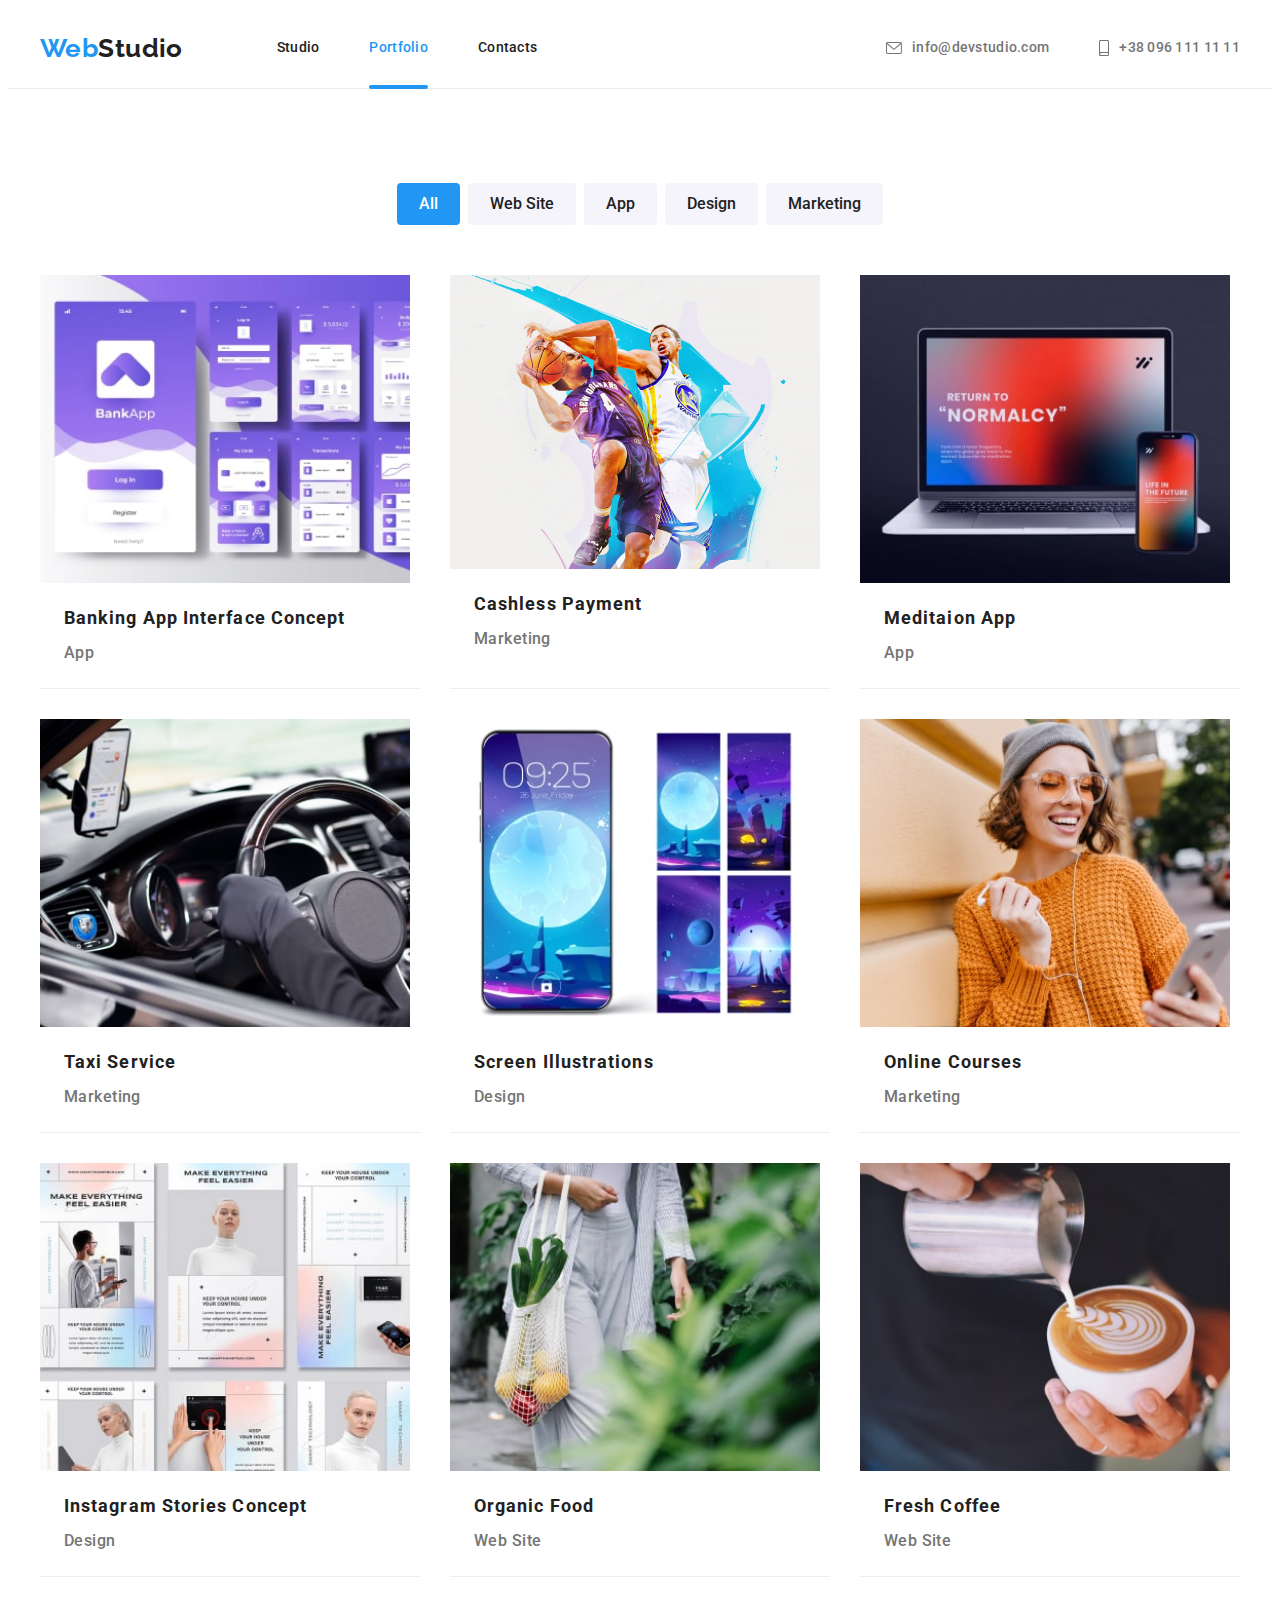
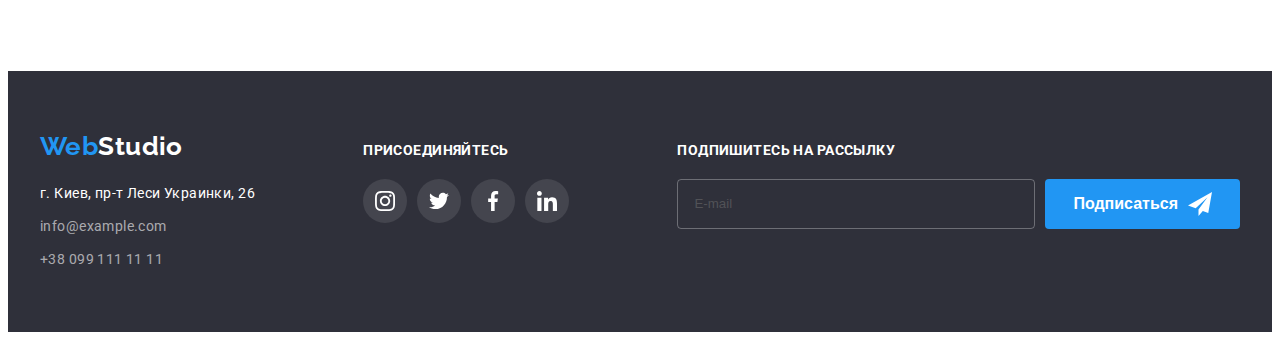
==== portfolio.html @ e403cd0b "Initial commit" ====
<!DOCTYPE html>
<html lang="ru">
<head>
    <meta charset="UTF-8">
    <meta http-equiv="X-UA-Compatible" content="IE=edge">
    <meta name="viewport" content="width=device-width, initial-scale=1.0">
    <title>Document</title>
<link rel="preconnect" href="https://fonts.googleapis.com">
<link rel="preconnect" href="https://fonts.gstatic.com" crossorigin>
<link href="https://fonts.googleapis.com/css2?family=Raleway:wght@900&family=Roboto:wght@400;500;700;900&display=swap" rel="stylesheet">
<link rel="stylesheet" href="https://cdnjs.cloudflare.com/ajax/libs/modern-normalize/1.1.0/modern-normalize.min.css" integrity="sha512-wpPYUAdjBVSE4KJnH1VR1HeZfpl1ub8YT/NKx4PuQ5NmX2tKuGu6U/JRp5y+Y8XG2tV+wKQpNHVUX03MfMFn9Q==" crossorigin="anonymous" referrerpolicy="no-referrer"/>
<link rel="stylesheet" href="https://cdnjs.cloudflare.com/ajax/libs/animate.css/4.1.1/animate.min.css"/>
<link rel="stylesheet" href="./css/styles.css">
</head>


<body>
    <header class="header">
        <div class="conteiner header-conteiner">
        <nav class="header-navigations">
            <a href="" class="logo link">
            Web<span class="logo-web">Studio</span></a>
        
            <ul class="header-list list">
                <li class="header-item">
                    
                <a href="./index.html" class="header-link link ">Studio</a>
                </li> 
                <li class="header-item">
                <a href="./portfolio.html" class="header-link current-link current link">Portfolio</a>
                </li>
                <li class="header-item">
                <a href="" class="header-link link">Contacts</a>
                </li>
            </ul>
                </nav>
        
        
        
        <ul class="header-contacts list">
        <li class="contacts-list">
        <a class="header-mail header-contacts-link link" href="meilto:info@devstudio.com"><svg class="contacts-icon" width="16" height="12">
        <use href="./images/sprite.svg#icon-envelope2"></use>
        </svg>info@devstudio.com</a>
        </li>
        
        <li class="contacts-list"> 
        
        <a class="header-tel header-contacts-link link" href="tel:+380961111111"><svg class="contacts-icon" width="10" height="16">
        <use href="./images/sprite.svg#icon-smartphone2"></use>
            </svg>+38 096 111 11 11</a></li></ul>  
        </div>
        </header>

    
<main>   
<section class="section">
    <div class="conteiner">
    <h2 class="visually-hidden">навигація по портфоліо</h2>
    <ul class="portfolio-button list">
            <li class="portfolio-button-item">
            <button class="portfolio-btn current-btn" type="button">All</button>
        </li>
            <li class="portfolio-button-item">
            <button class="portfolio-btn" type="button">Web Site</button>
        </li>
            <li class="portfolio-button-item">
            <button class="portfolio-btn" type="button">App</button>
        </li>
            <li class="portfolio-button-item">
            <button class="portfolio-btn" type="button">Design</button>
        </li>
            <li class="portfolio-button-item">
            <button class="portfolio-btn" type="button">Marketing</button>
        </li>
    </ul>

<ul class="product list">

<li class="product-name">
    <a class="link product-link" href="" target="_blank" rel="nofollow noopener">
    <div class="product-name-top">
    <img src="./images/img.portfolio/img1.jpg" alt="картина1" width="370" height="294">
    <p class="portfolio-top-text">14 Stylish and User-Friendly App Design Concepts · Task Manager App · Calorie Tracker App · Exotic Fruit Ecommerce App · Cloud Storage App.</p>
    </div>
    <div class="product-text">
    <h3 class="product-name-list">Banking App Interface Concept</h3>
    <p class="product-list">App</p>
    </div></a>
</li>

<li class="product-name">
    <a class="link product-link" href="" target="_blank" rel="nofollow noopener">
    <div class="product-name-top">
    <img src="./images/img.portfolio/img2.png" alt="опис" width="370" height="294">
    <p class="portfolio-top-text">14 Stylish and User-Friendly App Design Concepts · Task Manager App · Calorie Tracker App · Exotic Fruit Ecommerce App · Cloud Storage App</p>         
    </div>
    <div class="product-text">
    <h3 class="product-name-list">Cashless Payment</h3>
    <p class="product-list">Marketing</p>
    </div></a>
</li>

<li class="product-name"> 
    <a class="link product-link"  href="" target="_blank" rel="nofollow noopener">
    <div class="product-name-top">
    <img src="./images/img.portfolio/img3.jpg" alt="препод 2" width="370" height="294">
    <p class="portfolio-top-text">14 Stylish and User-Friendly App Design Concepts · Task Manager App · Calorie Tracker App · Exotic Fruit Ecommerce App · Cloud Storage App</p>
    </div>
    <div class="product-text">
    <h3 class="product-name-list">Meditaion App</h3>
    <p class="product-list">App</p>
    </div></a>
    </li>

<li class="product-name"> 
    <a class="link product-link"  href="" target="_blank" rel="nofollow noopener">
    <div class="product-name-top">
    <img src="./images/img.portfolio/img4.jpg" alt="препод 2" width="370" height="294">
    <p class="portfolio-top-text">14 Stylish and User-Friendly App Design Concepts · Task Manager App · Calorie Tracker App · Exotic Fruit Ecommerce App · Cloud Storage App</p>
    </div>
    <div class="product-text">
    <h3 class="product-name-list">Taxi Service</h3>
    <p class="product-list">Marketing</p></div></a>
</li>

<li class="product-name"> 
    <a class="link product-link"  href="" target="_blank" rel="nofollow noopener">
    <div class="product-name-top">
    <img src="./images/img.portfolio/img5.jpg" alt="препод 2" width="370" height="294">
    <p class="portfolio-top-text">14 Stylish and User-Friendly App Design Concepts · Task Manager App · Calorie Tracker App · Exotic Fruit Ecommerce App · Cloud Storage App</p>
    </div>
    <div class="product-text">
    <h3 class="product-name-list">Screen Illustrations</h3>
    <p class="product-list">Design</p></div></a>
</li>
  
<li class="product-name">  
    <a class="link product-link"  href="" target="_blank" rel="nofollow noopener">
    <div class="product-name-top"> 
    <img src="./images/img.portfolio/img6.jpg" alt="препод 2" width="370" height="294">
    <p class="portfolio-top-text">14 Stylish and User-Friendly App Design Concepts · Task Manager App · Calorie Tracker App · Exotic Fruit Ecommerce App · Cloud Storage App</p>
    </div>
    <div class="product-text">
    <h3 class="product-name-list" lang="en">Online Courses</h3>
    <p class="product-list">Marketing</p></div></a>
</li>

<li class="product-name">                
    <a class="link product-link"  href="" target="_blank" rel="nofollow noopener">
    <div class="product-name-top">
    <img src="./images/img.portfolio/img7.jpg" alt="препод 2" width="370" height="294">
    <p class="portfolio-top-text">14 Stylish and User-Friendly App Design Concepts · Task Manager App · Calorie Tracker App · Exotic Fruit Ecommerce App · Cloud Storage App</p>       
    </div>
    <div class="product-text">
    <h3 class="product-name-list" lang="en">Instagram Stories Concept</h3>
    <p class="product-list">Design</p></div></a>
</li>

<li class="product-name"> 
    <a class="link product-link"  href="" target="_blank" rel="nofollow noopener">
    <div class="product-name-top">
    <img src="./images/img.portfolio/img8.jpg" alt="препод 2" width="370" height="294">
    <p class="portfolio-top-text">14 Stylish and User-Friendly App Design Concepts · Task Manager App · Calorie Tracker App · Exotic Fruit Ecommerce App · Cloud Storage App</p>
    </div>
    <div class="product-text">
    <h3 class="product-name-list">Organic Food</h3>
    <p class="product-list">Web Site</p></div></a>
</li>

<li class="product-name"> 
    <a class="link product-link"  href="" target="_blank" rel="nofollow noopener">
    <div class="product-name-top">
    <img src="./images/img.portfolio/img9.jpg" alt="препод 2" width="370" height="294">
    <p class="portfolio-top-text">14 Stylish and User-Friendly App Design Concepts · Task Manager App · Calorie Tracker App · Exotic Fruit Ecommerce App · Cloud Storage App</p>        
    </div>
    <div class="product-text">
    <h3 class="product-name-list" lang="en">Fresh Coffee</h3>
    <p class="product-list">Web Site</p></div></a>
</li>    
</ul>
</div>
</section>
               
</main>
      
<footer class="footer">
    <div class="conteiner footer-item">
    <div class="footer-left">
    <a href="" class="logo link">
        Web<span class="logo-web-footer">Studio</span></a>
    
    <address>
        <ul class="header-list-footer list">
        <li class="footer-li">
        <a class="footer-adres link" href="">г. Киев, пр-т Леси Украинки, 26</a></li>
        <li class="footer-li">
        <a class="footer-li footer-contacts link" href="mailto:info@example.com">info@example.com</a></li>
        <li class="footer-li">
        <a class="footer-li footer-contacts link" href="tel:+380991111111">+38 099 111 11 11</a></li>
        </ul>
    </address>
    </div>

    <div class="footer-right">
        <h2 class="footer-text">присоединяйтесь</h2>
        <ul class="footer-item-list social-list list">
            <li class="footer-social-item">
            <a href="" class="footer-social-link">
            <svg class="social-icon" width="20" height="20"><use href="./images/sprite.svg#icon-instagram"></use>

            </svg>
            </a>
            </li>
            <li class="footer-social-item">
            <a href="" class="footer-social-link">
            <svg class="social-icon" width="20" height="20"><use href="./images/sprite.svg#icon-twitter"></use>
            </svg>
            </a>
            </li>
                   
            <li class="footer-social-item">
            <a href="" class="footer-social-link">
            <svg class="social-icon" width="20" height="20"><use href="./images/sprite.svg#icon-facebook"></use>
            </svg>
            </a>
            </li>
            
            <li class="footer-social-item">
            <a href="" class="footer-social-link">
            <svg class="social-icon" width="20" height="20"><use href="./images/sprite.svg#icon-linkedin"></use>
            </svg>
            </a>
            </li>
            </ul>
    </div>
    <div class="footer-input">
    <form action="#" >
    <label for="email" class="footer-text-input">Подпишитесь на рассылку</label>
    <span class="footer-input-span">
    <input 
    type="email" 
    id="email" 
    placeholder="E-mail" 
    class="footer-in-email">

    <button type="submit" class="footer-btn">Подписаться
    <svg class="icon-send">
    <use href="./images/sprite.svg#icon-icon-send"></use>
</svg> </button></span>

</form>

    </div>
</div>
    </footer>
        
</body>
</html>
---- css/styles.css ----
:root { 
    --primary-title-color:#ffffff;
    --secondary-title-color:#212121;
    --primery-text-color:#757575;
    --accent-color:#2196F3;
    --color-btn:#F5F4FA;
    --color-footer:#2F303A;
    --adre-contacts:rgba(255, 255, 255, 0.6);
    --client-color: #AFB1B8;
    --footer-social-icon:#44454E;
    --border-modal: rgba(33, 33, 33, 0.2);
    --accent-next:#188CE8;
    --accent-color-modal-btn:#188CE8;
    }

    p,h1,h2,h3,h4,h5,h6{
        margin: 0;
    }
    ul{
        margin: 0;
        padding-left: 0;
    }
    img{
        display: block;
        max-width: 100%;
        height: auto;
    
    }
    body { 
        font-size: 14px;
        font-family: 'Roboto', sans-serif;
        letter-spacing: 0.03em;
        color: var(--primary-text-color);
        background-color: var(--primary-title-color);
        }

    .visually-hidden {
        position: absolute;
        width: 1px;
        height: 1px;
        margin: -1px;
        padding: 0;
        overflow: hidden;
        border: 0;
        clip: rect(0 0 0 0);
    }
.link {text-decoration: none;
 }

.list{
    list-style: none;
}

.header{
border-bottom: 1px solid #ececee
} 



/*----------header---------*/
.conteiner{
    width: 1200px; 
    margin: 0 auto;
    padding-left: 15px;
    padding-right: 15px;
    font-family: inherit;
 }
 
.header-link{
display: block;
font-weight: 500;
line-height: 1.14;
letter-spacing: 0.02em;
color: var(--secondary-title-color);
font-style: normal;
padding-top: 32px;
padding-bottom: 32px;
transition: color 250ms cubic-bezier(0.4, 0, 0.2, 1);
position: relative;
}

/*----------------контакти верхни --------------*/
.header-contacts{
display: flex;
margin-left: auto;
}

.contacts-list:not(:last-child){
margin-right: 50px;
}

.header-contacts-link{
display: flex;
align-items: center;
font-weight: 500;
line-height: 1.14;
letter-spacing: 0.02em;
color: var(--primery-text-color);
font-style: normal;
transition: color 250ms cubic-bezier(0.4, 0, 0.2, 1);
}
/*----------------контакти верхни завершно------------------*/
.header-conteiner{
align-items: center;
display: flex;
}
.header-navigations .logo{
    margin-right: 94px;
}

.header-navigations{
    align-items: center;
    display: flex;
}
.header-list{
    align-items: center;
    display: flex;
    margin-right: 50px;
}
   
.header-item:not(:last-child){
    margin-right: 50px;
}
.logo-item{
    margin-right: 93px;
}
.contacts-list{
justify-content: center;
align-items: center;
cursor: pointer;
fill: var(--primery-text-color);
}

.contacts-icon{
margin-right: 10px;
fill: currentColor;
}
/*
.contacts-icon:hover,
.contacts-icon:focus{
fill: var(--accent-color);
}*/

.current::after{
    content:'' ;
    position: absolute;
    width: 100%;
    height: 4px;
    border-radius: 2px;
    background-color: var(--accent-color);
    display: block;
    bottom: -1px;
}
/*---------------ховери та фокус------------------*/

.header-contacts-link:hover,.header-link:hover,
.header-contacts-link:focus,.header-link:focus,.current-link
{color:var(--accent-color);
}

.footer-contacts:hover,.footer-adres:hover,.header-list:hover,
.footer-contacts:focus,.footer-adres:focus,.header-list:focus{
color: var(--accent-color);
}

/*--------------------logo---------------------*/

.logo{
display: block;
font-family:'Raleway', sans-serif;
font-weight: 700;
font-size: 26px;
line-height: 1.19;
color: var(--accent-color);
}
.logo-web{ 
color:var(--secondary-title-color);
}
.logo-web-footer
{color:var(--primary-title-color);
}

/*--------------------------перша секція------------------------*/



.section{
    padding-top: 94px;
    padding-bottom: 94px;
}

.section-hero{
background-image: linear-gradient(rgba(0, 0, 0, 0.25), rgba(0, 0, 0, 0.25)),
url(../images/back.Img1.jpg);
background-repeat: no-repeat;
background-position: center;
padding-top: 200px;
padding-bottom: 200px;
text-align: center;
/*box-shadow:*/
}
.pre-title{
font-weight: 900;
font-size: 56px;
line-height: 1.36;
letter-spacing: 0.06em;
text-transform: capitalize;
color:var(--primary-title-color);
margin-bottom: 30px;
max-width: 700px;
margin-left: auto;
margin-right: auto;
font-family: inherit;
}

.main-btn{
background-color: var(--accent-color);
font-size: 16px;
font-weight: 700;
line-height: 1.87;
color:var(--primary-title-color);
cursor: pointer;
font-family: inherit;
border-radius: 4px;
padding: 10px 32px;
border: none;
margin-bottom: 0;
transition: background-color 250ms cubic-bezier(0.4, 0, 0.2, 1);
}
.main-btn:hover,
.main-btn:focus{
background-color: var(--accent-color-modal-btn);
}
/*----------------КНОПКА студия------------*/


/*------------друга секція---------------------*/



.advantage-item{
display: flex;
margin-left: -30px;
margin-top: -30px;
}
.advantage-title{
width: calc(100% / 4 - 30px);
flex-wrap: wrap;
margin-left: 30px;
margin-top: 30px;
}

.advantage-item-img{
    background-color:var(--color-btn);
    border-radius: 4px;
    height: 120px;
    display: flex;
    align-items: center;
    justify-content: center;
    margin-bottom: 30px;
}
.advantage-icon{

}
/*
.advantage-img::before{
content: "";
display: block;
height: 120px;
background-color: var(--color-btn);
background-repeat: no-repeat;
background-position: center;
margin-bottom: 30px;
}
.advantage-img.antena::before{
background-image: url(../images/img.sec.s/antenna.svg);
}

.advantage-img.clock::before{
background-image: url(../images/img.sec.s/clock.svg);
}
.advantage-img.diagram::before{
background-image: url(../images/img.sec.s/diagram.svg);
}
.advantage-img.astronaut::before{
background-image: url(../images/img.sec.s/astronaut.svg);
}
*/
.advantage-title-text{
font-weight: 700;
line-height: 1.14;
font-size: 14px;
color: var(--secondary-title-color);
text-transform: uppercase;
margin-bottom: 10px;
font-style: normal;
}

.advantage-text{
font-weight: 400;
line-height: 1.71;
font-size: 14px;
color:var(--primery-text-color);

}

/*третя секція*/
/*--------representation----------*/
.representation{
padding-top: 0;
}

.representation-title{
text-align: center;
font-weight: 700;
font-size: 36px;
line-height: 1.17;
color: var(--secondary-title-color);
margin-bottom: 50px;
}

.representation-item{
display: flex;
flex-wrap: wrap;
margin-left: -30px;
margin-top: -30px;
}



.representation-item-img{
    margin-left: 30px;
    margin-top: 30px;
    width: calc(100% / 3 - 30px);
    position: relative;
    overflow: hidden;
    }


.representation-top-text{
    text-align: center;
    font-weight: 700;
    font-size: 14px;
    line-height: 2;
    color: var(--primary-title-color);
    background-color: rgba(47, 48, 58, 0.8);
    position: absolute;
    bottom: 0;
    width: 100%;
    padding: 24px;
    text-transform: uppercase;
    }


    /*--------------------четверта секція  команда------*/

.team{
padding-top: 102px;
padding-bottom: 94px;
background-color: var(--color-btn);
}


.list-of-team{
display: flex;
/*margin-top: 50px;*/
margin-left: -30px;
flex-wrap: wrap;
}

.position{
padding-bottom: 30px;
margin-left: 30px;
margin-top: 30px;
width: calc(100% / 4 - 30px);
border: 1px solid #EEEEEE;
background-color: var(--primary-title-color);
box-shadow: 0px 1px 3px rgba(0, 0, 0, 0.12),
0px 1px 1px rgba(0, 0, 0, 0.14), 0px 2px 1px 
rgba(0, 0, 0, 0.2);
border-radius: 0px 0px 4px 4px;
}



.representation-team{
font-weight: 700;
font-size: 36px;
line-height: 1.17;
color: var(--secondary-title-color);
text-align: center;
}
.img-team{
    margin-bottom: 30px;
}
.team-name{
font-weight: 700;
font-size: 16px;
line-height: 1.9;
color: var(--secondary-title-color);
text-align: center;
margin-bottom: 10px;
}

.team-position{
font-weight: 400;
font-size: 16px;
line-height: 1.9;
color: var(--primery-text-color);
text-align: center;
margin-bottom: 10px;
margin-top: -10px;

/*margin-bottom: 30px;*/
}
/* -------------------соц. мережи ЛІІІ----------*/
.team-item-list{
    display: flex;
    align-items: center;
    justify-content:center;
}

.social-list{
 display: flex;
 }

.social-item{
width: 44px;
height: 44px;
}
.social-item + .social-item{
    margin-left: 10px;
} 
.social-link{
    width: 100%;
    height: 100%;
    display: flex;
    border-radius: 50%;
    fill: var(--client-color);
    background-color: var(--primary-title-color);
    justify-content: center;
    align-items: center;
    transition: background-color 250ms cubic-bezier(0.4, 0, 0.2, 1), fill 250ms cubic-bezier(0.4, 0, 0.2, 1);
    }
    .social-link:hover,
    .social-link:focus{
        background-color: var(--accent-color);
        fill: var(--primary-title-color);
    } 


    /*----------нашы постоянные клиенты-----------*/
    
 .client-title{
    font-size: 36px;
    line-height: 1.16;
    text-align: center;
    margin-bottom: 50px;
}

.client-list{
display: flex;
margin-left: -30px;
flex-wrap: wrap;
margin-top: -30px;
}

.client-link{
display: flex;
align-items: center;
justify-content: center;
height: 92px;
border: 1px solid; 
border-color: var(--client-color);
border-radius: 4px;
color: var(--client-color);
transition: border-color 250ms cubic-bezier(0.4, 0, 0.2, 1), color 250ms cubic-bezier(0.4, 0, 0.2, 1);
}

.client-item{
width: calc(100% / 6 - 30px);
margin-left: 30px;
margin-top: 30px;
}

 .client-link:hover,
 .client-link:focus{
 border-color: var(--accent-color);
 color: var(--accent-color);
 outline: none;
}
.client-icon {
width: 106px;
height: 60px;
fill: currentColor;
}





/*-----footer---*/





.footer{
background-color:var(--color-footer);
padding-top: 60px;
padding-bottom: 60px;
}
.footer .logo{
    margin-bottom: 20px;
}
.header-list-footer{
font-weight: 400;
font-size: 14px;
line-height: 1.71;
color:var(--adre-contacts);
font-style: normal;
}
.footer-li:not(:last-child){
    margin-bottom: 9px;
}
/*.footer-li-txt{ 
width: auto; 
height: auto;
*/

.footer-adres {
color:var(--primary-title-color);
transition: color 250ms cubic-bezier(0.4, 0, 0.2, 1);
}

.footer-contacts{
color:var(--adre-contacts);
transition: color 250ms cubic-bezier(0.4, 0, 0.2, 1);
} 


/*---------------соціальні мережи футер------------------*/
.footer-item {
    display: flex;
    align-items: baseline;
    }

.footer-right{
margin-left: auto;
}

.footer-text{
font-style: normal;
font-weight: bold;
font-size: 14px;
line-height: 1.14;
text-transform: uppercase;
color: var(--primary-title-color);
margin-bottom: 20px;
}

.footer-item-list{
    display: flex;
    align-items: center;
    justify-content:center;
}

.footer-social-list{
 display: flex;
 }

.footer-social-item{
width: 44px;
height: 44px;
}
.footer-social-item + .footer-social-item{
    margin-left: 10px;
} 

/*----ефекты на ссылку----*/
.footer-social-link{
    width: 100%;
    height: 100%;
    display: flex;
    border-radius: 50%;
    fill: var(--primary-title-color);
    background-color: var(--footer-social-icon);
    justify-content: center;
    align-items: center;
    box-shadow:(0px 4px 4px rgba(0, 0, 0, 0.25));
    transition: background-color 250ms cubic-bezier(0.4, 0, 0.2, 1);
    }

    .footer-social-link:hover,
    .footer-social-link:focus{
        background-color: var(--accent-color);
        fill: var(--primary-title-color);
    }

/*--------------*/
.footer-input{
 margin-left: auto;
}

.footer-input::placeholder {
    width: 47px;
    font-size: 16px;
    line-height: 1.25;
    letter-spacing: 0.03em;
    color: var(--client-color);
  }
.footer-input-span{
    display: flex;
}

.footer-in-email{
    display: flex;
padding: 15px 16px;
width: 358px;
height: 50px;
color: var(--primary-title-color);
background-color: transparent;
box-sizing: border-box;
border-radius: 4px;
border: 1px solid rgba(255, 255, 255, 0.3);
outline: 0px;
transition: border-color 250ms cubic-bezier(0.4, 0, 0.2, 1);

}
.footer-in-email:hover,
.footer-in-email:focus {
border-color: var(--accent-color);
}

  .footer-btn{
    display: flex;
    font-size: 16px;
    font-weight: 700;
    line-height: 1.87;
    background-color: var(--accent-color);
    border-radius: 4px;
    border: none;
    color: var(--primary-title-color);  
    padding: 10px 28px;
    margin-left: 10px;
    cursor: pointer;
    align-items: center;  
    transition: background-color 250ms cubic-bezier(0.4, 0, 0.2, 1);
  }    
.footer-btn:hover,
.footer-btn:focus{
background-color: var(--accent-color-modal-btn);
}
.icon-send{
    width: 24px;
    height: 24px;
    fill: var(--primary-title-color);
    align-items: center;
    line-height: 1.8;
    text-align: center;
    margin-left: 10px;
      
}
.footer-text-input{
display: flex;
text-transform: uppercase;
line-height: 1.2;
font-size: 14px;
font-weight: 700;
color: var(--primary-title-color);
margin-bottom: 20px;
}


/*----------навігація по портфоліо кнопки----------------*/
.portfolio-button{
    display: flex;
    justify-content: center;
    margin-bottom: 50px;
   }      
   
.portfolio-button-item:not(:last-child){
margin-right: 8px;

}

.portfolio-btn{
background-color: var(--color-btn);
font-size: 16px;
font-weight: 500;
line-height: 1.62;
color:var(--secondary-title-color) ;
cursor: pointer;
font-family: inherit;
border: none;
padding: 8px 22px;
text-align: center;
border-radius: 4px;
transition: background-color 250ms cubic-bezier(0.4, 0, 0.2, 1), color 250ms cubic-bezier(0.4, 0, 0.2, 1);
}

.portfolio-button-item:hover{
 box-shadow: 0px 4px 4px rgba(0, 0, 0, 0.25);
}
  
.portfolio-btn:hover,
.portfolio-btn:focus,.current-btn {
background-color: var(--accent-color); 
color: var(--primary-title-color);
}

.product-link:hover,
.product-link:focus {
box-shadow: 0 5px 15px rgba(0,0,0,0.3);
outline: none;
}
/*продукд*/


.product{
display: flex;
flex-wrap: wrap;
margin-left: -30px;
margin-top: -30px;
}
.product-link{
display: block;
}
.product-name-list{
font-weight: 700;
font-size: 18px;
line-height: 1.71;
letter-spacing: 0.06em;
color: var(--secondary-title-color);

}


.product-list{
font-weight: 500;
font-size: 16px;
line-height: 1.87;
color: var(--primery-text-color);
margin-top: 4px;
}

.product-name{
margin-left: 30px;
margin-top: 30px;
width: calc(100% / 3 - 30px);
border-bottom: 1px solid #EEEEEE;
}


.product-link:hover .portfolio-top-text,
.product-link:focus .portfolio-top-text{
transform: translateY(0);
opacity: 1;
}
.product-name-top{
position: relative;
overflow: hidden;
}
.portfolio-top-text{
text-align: left;
font-weight: 400;
font-size: 18px;
line-height: 1.6;
color: var(--color-btn);
background-color: rgba(33, 150, 243, 0.9);
position: absolute;
top:0;
height: 100%;
padding: 63px 24px;
transform: translateY(100%);
opacity: 0;
transition: transform 250ms cubic-bezier(0.4, 0, 0.2, 1), opacity 250ms cubic-bezier(0.4, 0, 0.2, 1);
}
    
.product-text{
padding: 20px 24px;
}



/*-----------модальное окно---------------*/
.backdrop.is-hidden{
visibility: hidden;
pointer-events: none;
opacity: 0;
}
.backdrop{
position: fixed;
width: 100vw;
height: 100vh;
background-color: rgba(0, 0, 0, 0.2);
top: 0;
visibility: visible;
display: flex;
align-items: center;
justify-content: center;
transition: opacity 250ms cubic-bezier(0.4, 0, 0.2, 1), 
visibility 250ms cubic-bezier(0.4, 0, 0.2, 1);
}

.modal{
min-width: 525px;
min-height: 581px;
background-color: #ffffff;
border-radius: 10px;
position: relative;
transform: scale(1);
opacity: 1;
box-shadow: 0px 2px 1px 0px #00000033;
transition: opacity 250ms cubic-bezier(0.4, 0, 0.2, 1), 
transform 250ms cubic-bezier(0.4, 0, 0.2, 1);
padding: 40px;
}

.close-btn{
display: flex;
position: absolute;
top: 8px;
right: 8px;
background-color: transparent;
border: 1px solid rgba(0, 0, 0, 0.1);
border-radius: 50%;
width: 30px;
height: 30px;
align-items: center; 
justify-content: center;
fill: var(--secondary-title-color);
transition: fill 250ms cubic-bezier(0.4, 0, 0.2, 1),
border-color 250ms cubic-bezier(0.4, 0, 0.2, 1);
}
.backdrop.is-hidden .modal{
opacity: 0;
transform: scale(0);
}
.icon-close{
background: none;
width: 20px;
height: 18px;
outline: none;
}

.close-btn:hover,
.close-btn:focus{
border-color: var(--accent-color);  
fill: var(--accent-color);
}
/*------------------*/

.modal-title{
font-size: 20px;
font-weight: 700;
line-height: 1.15;
margin-bottom: 12px;
text-align: center;
}
.modal-field{
 margin-bottom: 10px;
 
}

.input-label{
font-size: 12px;
line-height: 1.16;
color: var(--primery-text-color);
font-weight: 400;
display: block;
margin-bottom: 4px;
outline: none;
}
.input-wrapper{
    display: block;
    position: relative;   
    /*background-color:green;*/
    }
.modal-input{ 
width: 100%;  
height: 45px;
border-radius: 4px;
border: 1px solid;
border-color: var(--border-modal);
background: transparent;
padding-left: 42px;
padding-right: 12px;
outline: none;
box-shadow: 0px 1px 1px 0px #00000040;
transition: box-shadow 250ms cubic-bezier(0.4, 0, 0.2, 1),
fill 250ms cubic-bezier(0.4, 0, 0.2, 1),
border-color 250ms cubic-bezier(0.4, 0, 0.2, 1);
 }
    .modal-input:hover, .modal-text-input:hover,
    .modal-input:focus, .modal-text-input:focus{
    border-color:var(--accent-color);
    box-shadow: 0px 4px 4px 0px #00000040;
    fill: var(--accent-color);
    }
    .modal-input:hover + .input-icon,
    .modal-input:focus + .input-icon{
    fill: var(--accent-color);  
    }

.modal-text-input{
width: 100%;
height: 100px; 
margin-bottom: 0;
border-radius: 4px;
resize: none;
border: 1px solid;
background: transparent;
padding: 12px 16px;
border-color: var(--border-modal);
outline: none;
}

::placeholder {
color: rgba(117, 117, 117, 0.5);
opacity: 1;
}

.modal-btn{
display: block;
margin: 0 auto;
}

.main-modal-btn{
background-color: var(--accent-color);
font-size: 16px;
font-weight: 700;
line-height: 1.87;
letter-spacing: 0.06em;
color:var(--primary-title-color);
cursor: pointer;
font-family: inherit;
border-radius: 4px;
padding: 10px 55px;
border: none;
margin-bottom: 0;
transition: color 250ms cubic-bezier(0.4, 0, 0.2, 1), 
background-color 250ms cubic-bezier(0.4, 0, 0.2, 1);
width: 200px;
height: 50px;
}

.main-modal-btn:hover{
    background-color: var(--accent-color-modal-btn);
}


.input-icon{
width: 18px;
height: 18px;
position: absolute;
left: 10px;
top: 50%;
transform: translateY(-50%);
}
.check-text{
font-weight: 400;
font-size: 14px;
line-height: 1.5;
display: flex;
margin-bottom: 30px;
margin-top: 20px;
cursor: pointer;
display: flex;
align-items: center;
justify-content: center;
border-color: var(--secondary-title-color);
transition: border-color 250ms cubic-bezier(0.4, 0, 0.2, 1);
}

.modal-checkbox:hover + .custom-checkbox,
.modal-checkbox:focus + .custom-checkbox{
border-color: var(--accent-color);
}

.check-text span{
width: 15px;
height: 15px;
border: 2px solid;  
border-radius: 3px; 
margin-right: 9px;
display: flex;
align-items: center;
justify-content: center;
transition: background-color 250ms cubic-bezier(0.4, 0, 0.2, 1),
border-color 250ms cubic-bezier(0.4, 0, 0.2, 1);
}

.check-text{
    margin-left: 18px;
    margin-right: 18px;
}
.modal-checkbox:checked + .custom-checkbox{
    background-color: var(--accent-color);
    border: none;
}

.check-text-text{
color: var(--accent-color);
}
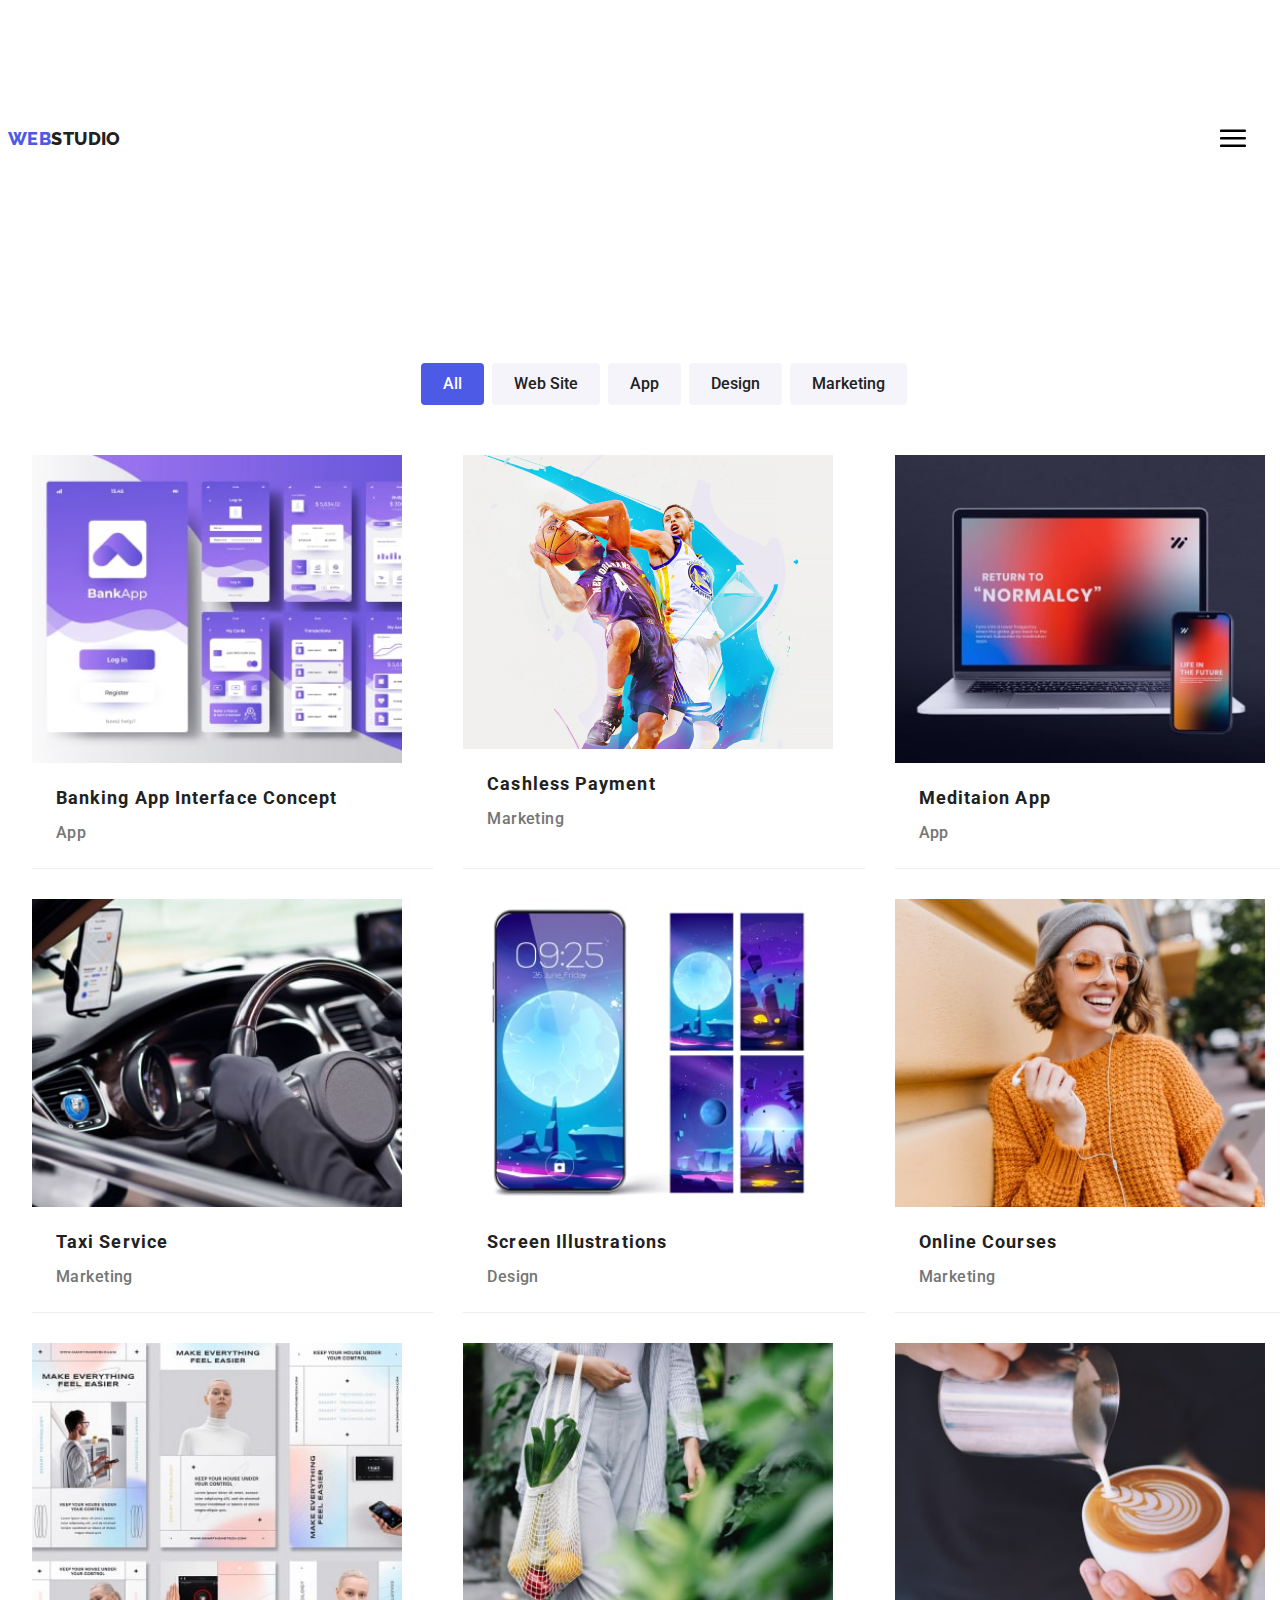
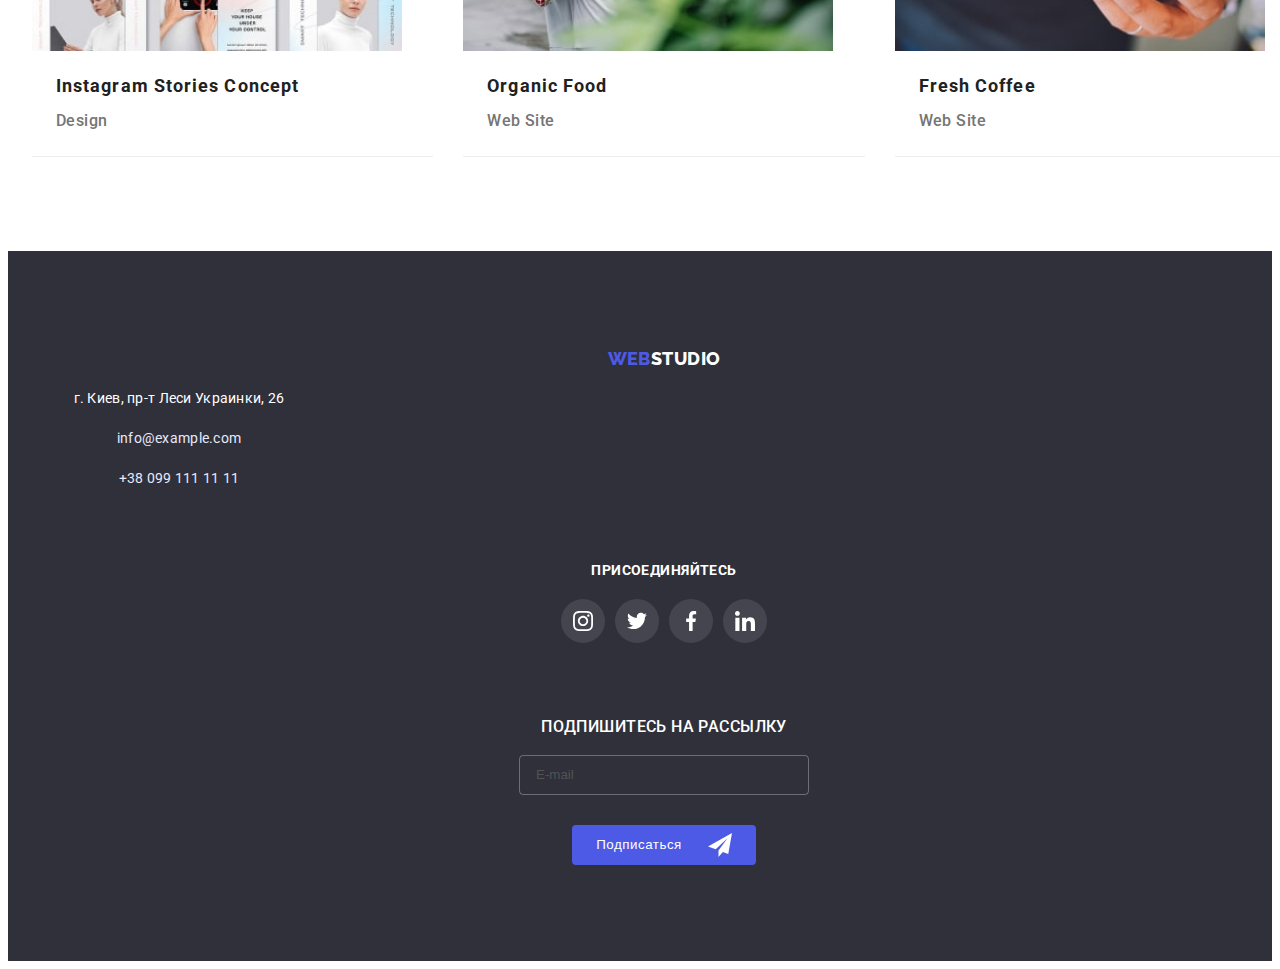
==== commit 3adb9c8d: "cxvvc" ====
--- a/portfolio.html
+++ b/portfolio.html
@@ -11,47 +11,127 @@
 <link rel="stylesheet" href="https://cdnjs.cloudflare.com/ajax/libs/modern-normalize/1.1.0/modern-normalize.min.css" integrity="sha512-wpPYUAdjBVSE4KJnH1VR1HeZfpl1ub8YT/NKx4PuQ5NmX2tKuGu6U/JRp5y+Y8XG2tV+wKQpNHVUX03MfMFn9Q==" crossorigin="anonymous" referrerpolicy="no-referrer"/>
 <link rel="stylesheet" href="https://cdnjs.cloudflare.com/ajax/libs/animate.css/4.1.1/animate.min.css"/>
 <link rel="stylesheet" href="./css/styles.css">
+
 </head>
 
 
 <body>
     <header class="header">
-        <div class="conteiner header-conteiner">
+
+        <div class="header-conteiner section">
         <nav class="header-navigations">
             <a href="" class="logo link">
             Web<span class="logo-web">Studio</span></a>
-        
-            <ul class="header-list list">
-                <li class="header-item">
-                    
-                <a href="./index.html" class="header-link link ">Studio</a>
-                </li> 
-                <li class="header-item">
-                <a href="./portfolio.html" class="header-link current-link current link">Portfolio</a>
-                </li>
-                <li class="header-item">
-                <a href="" class="header-link link">Contacts</a>
-                </li>
-            </ul>
-                </nav>
-        
+        </nav>
+        <ul class="header-list list">
+        <li class="header-item">   
+        <a href="./index.html" class="header-link link current-link current">Studio</a>
+        </li> 
+        <li class="header-item">
+        <a href="./portfolio.html" class="header-link link">Portfolio</a>
+        </li>
+        <li class="header-item">
+        <a href="" class="header-link link">Contacts</a>
+        </li>
+        </ul>
         
         
         <ul class="header-contacts list">
         <li class="contacts-list">
-        <a class="header-mail header-contacts-link link" href="meilto:info@devstudio.com"><svg class="contacts-icon" width="16" height="12">
+        <a class="header-mail header-contacts-link link" 
+        href="meilto:info@devstudio.com">
+        <svg class="contacts-icon" width="16" height="12">
         <use href="./images/sprite.svg#icon-envelope2"></use>
         </svg>info@devstudio.com</a>
         </li>
         
         <li class="contacts-list"> 
-        
-        <a class="header-tel header-contacts-link link" href="tel:+380961111111"><svg class="contacts-icon" width="10" height="16">
+        <a class="header-tel header-contacts-link link" 
+        href="tel:+380961111111"><svg class="contacts-icon" 
+        width="10" height="16">
         <use href="./images/sprite.svg#icon-smartphone2"></use>
-            </svg>+38 096 111 11 11</a></li></ul>  
+        </svg>+38 096 111 11 11</a></li></ul>  
+        
+         
+        
+        <button type="button" class="mob-menu-open" data-menu-open>
+        <svg class="menu-open-icon" width="26" height="25">
+        <use href="./images/sprite.svg#icon-menu-opensprite"></use></svg>
+        </button>
+        
+            
+        <div class="mob-menu is-hidden" data-menu>
+        <div class="mob-conteiner">
+        <div class="mob-menu-top">
+        <button type="button" class="menu-close" data-menu-close>
+        <svg class="menu-close-icon" width="8" height="8">
+        <use href="./images/sprite.svg#icon-close-mob"></use></svg>
+        </button>
+            
+        <ul class="mob-menu-list list">
+        <a href="./index.html" class="mob-menu-link link">Studio</a>
+        <li class="mob-menu-item">   
+        </li> 
+        <li class="mob-menu-item">
+        <a href="./portfolio.html" class="mob-menu-link link">Portfolio</a>
+        </li>
+        <li class="mob-menu-item">
+        <a href="" class="mob-menu-link link">Contacts</a>
+        </li>
+        </ul>
+        </div>  
+        <div class="mob-menu-bottom">
+            <ul class="mob-menu-contacts ">                 
+                <li class="mob-contacts-list list"> 
+                <a class="mob-menu-tel mob-menu-contacts-link link" 
+                href="tel:+380961111111">+38 096 111 11 11</a></li>
+                <li class="mob-contacts-list list">
+                <a class="mob-menu-mail mob-menu-contacts-link link " 
+                href="meilto:info@devstudio.com">info@devstudio.com</a>
+            </li></ul>   
+            
+                <ul class="mob-item-list mob-social-list list">
+                <li class="mob-social-item">
+                <a href="" class="social-link">
+                <svg class="social-icon" width="20" height="20">
+                <use href="./images/sprite.svg#icon-instagram"></use>        
+                </svg>
+                </a>
+                </li>
+                <li class="mob-social-item">
+                <a href="" class="social-link">
+                <svg class="social-icon" width="20" height="20">
+                <use href="./images/sprite.svg#icon-twitter"></use>
+                </svg>
+                </a>
+                </li>
+                                                       
+                <li class="mob-social-item">
+                <a href="" class="social-link">
+                <svg class="social-icon" width="20" height="20">
+                <use href="./images/sprite.svg#icon-facebook"></use>
+                </svg>
+                </a>
+                </li>
+                                                
+                <li class="mob-social-item">
+                <a href="" class="social-link">
+                <svg class="social-icon" width="20" height="20">
+                <use href="./images/sprite.svg#icon-linkedin"></use>
+                </svg>
+                </a>
+                </li>
+                </ul>
+                </ul>
+        </div>           
         </div>
+        </div>
+        
+        </div>
+        
+        
+        
         </header>
-
     
 <main>   
 <section class="section">
--- a/css/styles.css
+++ b/css/styles.css
@@ -2,7 +2,7 @@
     --primary-title-color:#ffffff;
     --secondary-title-color:#212121;
     --primery-text-color:#757575;
-    --accent-color:#2196F3;
+    --accent-color:#4D5AE5;
     --color-btn:#F5F4FA;
     --color-footer:#2F303A;
     --adre-contacts:rgba(255, 255, 255, 0.6);
@@ -52,126 +52,214 @@
 }
 
 .header{
-border-bottom: 1px solid #ececee
+justify-content: space-between;
+border-bottom: 1px solid #ececee;
+padding-top: 24px;
+padding-bottom: 24px;
+border: 1px solid var(--accent-color);
+position: relative;
+border: none;
 } 
 
 
 
 /*----------header---------*/
 .conteiner{
-    width: 1200px; 
-    margin: 0 auto;
-    padding-left: 15px;
-    padding-right: 15px;
-    font-family: inherit;
- }
+/*width: 1200px; */
+width: 100%;
+margin-left:  auto;
+margin-right: auto;
+padding-left: 24px;
+font-family: inherit;
+
+}
  
-.header-link{
-display: block;
-font-weight: 500;
-line-height: 1.14;
-letter-spacing: 0.02em;
-color: var(--secondary-title-color);
-font-style: normal;
-padding-top: 32px;
-padding-bottom: 32px;
-transition: color 250ms cubic-bezier(0.4, 0, 0.2, 1);
-position: relative;
-}
+
 
 /*----------------контакти верхни --------------*/
-.header-contacts{
-display: flex;
-margin-left: auto;
-}
-
-.contacts-list:not(:last-child){
-margin-right: 50px;
-}
-
-.header-contacts-link{
-display: flex;
-align-items: center;
-font-weight: 500;
-line-height: 1.14;
-letter-spacing: 0.02em;
-color: var(--primery-text-color);
-font-style: normal;
-transition: color 250ms cubic-bezier(0.4, 0, 0.2, 1);
-}
+
 /*----------------контакти верхни завершно------------------*/
 .header-conteiner{
 align-items: center;
 display: flex;
-}
-.header-navigations .logo{
-    margin-right: 94px;
-}
-
+justify-content: center;
+padding-right: 26px;
+align-items: center;
+
+}
 .header-navigations{
+align-items: center;
+display: flex;
+margin-right: auto;
+}
+.header-list, .contacts-list, 
+.contacts-icon, .header-item{
+display: none;
+}
+
+.menu-open{
+padding: 0;
+width: 26px;
+height: 25px;
+background-color: transparent;
+border: none;
+padding: 0 auto;
+margin-left: auto;
+}
+
+
+.menu-open-icon{
+stroke: #000;
+}
+
+/*----------------------*/
+
+
+.close-btn{
+display: flex;
+position: absolute;
+top: 8px;
+right: 8px;
+background-color: transparent;
+border: 1px solid rgba(0, 0, 0, 0.1);
+border-radius: 50%;
+width: 30px;
+height: 30px;
+align-items: center; 
+justify-content: center;
+fill: var(--secondary-title-color);
+cursor: pointer;
+transition: fill 250ms cubic-bezier(0.4, 0, 0.2, 1),
+border-color 250ms cubic-bezier(0.4, 0, 0.2, 1);
+}
+
+.menu-close{  
+width: 24px;
+height: 24px;
+border-radius: 50%;
+background:#E7E9FC; 
+border: 1px solid rgba(0, 0, 0, 0.1);
+display: flex;
+align-items: center;
+margin-left: auto;
+cursor: pointer;
+transition: fill 250ms cubic-bezier(0.4, 0, 0.2, 1),
+border-color 250ms cubic-bezier(0.4, 0, 0.2, 1);
+}    
+
+
+
+/*----------мобіьне меню--------------------*/
+
+.mob-conteiner{
+max-width: 428px; 
+max-height: 796px;
+margin-left: 0;
+padding-left: 15px;
+padding-right: 15px;
+font-family: inherit; 
+margin-left: auto;
+margin-right: auto;
+}
+.mob-menu-open {
+padding: 0;
+width: 26px;
+height: 25px;
+background-color: transparent;
+border: none;
+padding: 0 auto;
+margin-left: auto;
+} 
+.mob-menu{
+position: fixed;
+margin-left: 0;
+top: 0;
+z-index: 1;
+width: 100vw;
+height: 100vh;
+background: #FFFFFF;
+padding: 40px;
+}
+.mob-menu > .mob-conteiner {
+height: 100%;
+display:flex;
+flex-direction: column;
+justify-content: space-between;
+overflow: auto;
+}
+.mob-menu-list{
+font-family: 'Roboto';
+font-weight: 600;
+font-size: 36px;
+line-height: calc(40 px / 36px);
+letter-spacing: 0.02em;
+text-transform: capitalize;
+display: block;
+margin-right: 0px;
+margin-bottom: 40px;
+}
+    
+.mob-menu-item:not(:last-child){
+margin-bottom: 40px;
+}
+    
+.mob-menu-link{
+font-weight: 700;  
+font-size: 36px;
+line-height: 1.11;  
+color: #2E2F42;
+}
+   
+    .mob-menu-tel{
+    font-weight: 600;
+    font-size: 36px;
+    line-height: calc(25 / 18);
+    text-transform: capitalize;
+    color: #4D5AE5;
+    margin-bottom: 40px;
+    display: block;
+    }
+    
+    .mob-menu-mail{
+    font-weight: 500;
+    font-size: 20px;
+    line-height: calc(24 / 20);
+    letter-spacing: 0.02em;
+    color: #434455;
+    display: block;
+    margin-bottom: 48px;
+    }
+    .mob-item-list{
+    display: flex;
     align-items: center;
+    justify-content:center;
+    }
+ 
+
+    .mob-social-list{
     display: flex;
-}
-.header-list{
-    align-items: center;
-    display: flex;
-    margin-right: 50px;
-}
-   
-.header-item:not(:last-child){
-    margin-right: 50px;
-}
-.logo-item{
-    margin-right: 93px;
-}
-.contacts-list{
-justify-content: center;
-align-items: center;
-cursor: pointer;
-fill: var(--primery-text-color);
-}
-
-.contacts-icon{
-margin-right: 10px;
-fill: currentColor;
-}
-/*
-.contacts-icon:hover,
-.contacts-icon:focus{
-fill: var(--accent-color);
-}*/
-
-.current::after{
-    content:'' ;
-    position: absolute;
-    width: 100%;
-    height: 4px;
-    border-radius: 2px;
-    background-color: var(--accent-color);
+     }     
+    .mob-social-item{
+    width: 40px;
+    height: 40px;
+    }
+    .mob-social-item + .mob-social-item{
+    margin-left: auto;
+    } 
+    
+    
+
+/*--------------------logo---------------------*/
+.logo{
     display: block;
-    bottom: -1px;
-}
-/*---------------ховери та фокус------------------*/
-
-.header-contacts-link:hover,.header-link:hover,
-.header-contacts-link:focus,.header-link:focus,.current-link
-{color:var(--accent-color);
-}
-
-.footer-contacts:hover,.footer-adres:hover,.header-list:hover,
-.footer-contacts:focus,.footer-adres:focus,.header-list:focus{
-color: var(--accent-color);
-}
-
-/*--------------------logo---------------------*/
-
-.logo{
-display: block;
-font-family:'Raleway', sans-serif;
-font-weight: 700;
-font-size: 26px;
-line-height: 1.19;
-color: var(--accent-color);
+    text-align: center;
+    justify-content: center;
+    font-family:'Raleway', sans-serif;
+    font-weight: 800;
+    font-size: 18px;
+    line-height: 1.33;
+    text-transform:uppercase;
+    color: var(--accent-color);
 }
 .logo-web{ 
 color:var(--secondary-title-color);
@@ -182,47 +270,58 @@
 
 /*--------------------------перша секція------------------------*/
 
-
-
 .section{
-    padding-top: 94px;
-    padding-bottom: 94px;
+padding-top: 94px;
+padding-bottom: 94px;
 }
 
 .section-hero{
-background-image: linear-gradient(rgba(0, 0, 0, 0.25), rgba(0, 0, 0, 0.25)),
-url(../images/back.Img1.jpg);
+min-width: 320px;
+max-width: 1440px;
+margin-left: auto;
+margin-right: auto;
+background-image: linear-gradient(rgba(0, 0, 0, 0.25), rgba(46, 47, 66, 0.7)),
+url(../images/hero.img/hero-bg-mob.jpg);
 background-repeat: no-repeat;
 background-position: center;
-padding-top: 200px;
-padding-bottom: 200px;
+background-size: cover;
+padding-top: 112px; 
+padding-bottom: 240px;
 text-align: center;
-/*box-shadow:*/
-}
+} 
+@media (min-device-pixel-ratio: 2),
+(min-resolution: 192dpi),
+(min-resolution: 2dppx) {
+.box {
+ background-image: linear-gradient(rgba(0, 0, 0, 0.25), rgba(0, 0, 0, 0.25)),
+ url(../images/hero.img/img-2x/Dark-mob-bg-2x.jpg);
+ }
+}
+
 .pre-title{
-font-weight: 900;
-font-size: 56px;
-line-height: 1.36;
-letter-spacing: 0.06em;
+font-weight: 700;
+font-size: 36px;
+line-height: 1.16;
+letter-spacing: 0.02em;
 text-transform: capitalize;
 color:var(--primary-title-color);
 margin-bottom: 30px;
 max-width: 700px;
-margin-left: auto;
-margin-right: auto;
+margin-left: 112px 56px 72px;
+/*margin-right: 56px;*/
 font-family: inherit;
 }
 
 .main-btn{
 background-color: var(--accent-color);
 font-size: 16px;
-font-weight: 700;
-line-height: 1.87;
+font-weight: 500;
+line-height: 1.5;
 color:var(--primary-title-color);
 cursor: pointer;
 font-family: inherit;
 border-radius: 4px;
-padding: 10px 32px;
+padding: 16px 32px;
 border: none;
 margin-bottom: 0;
 transition: background-color 250ms cubic-bezier(0.4, 0, 0.2, 1);
@@ -236,21 +335,23 @@
 
 /*------------друга секція---------------------*/
 
-
-
 .advantage-item{
 display: flex;
-margin-left: -30px;
-margin-top: -30px;
+flex-wrap: wrap;
+margin-left: auto;
+margin-top: auto;
+
 }
 .advantage-title{
-width: calc(100% / 4 - 30px);
-flex-wrap: wrap;
+/*width: calc(100% / 4 - 30px);*/
+width: 100%;
 margin-left: 30px;
 margin-top: 30px;
 }
-
 .advantage-item-img{
+    display: none;
+}
+/*.advantage-item-img{
     background-color:var(--color-btn);
     border-radius: 4px;
     height: 120px;
@@ -258,7 +359,7 @@
     align-items: center;
     justify-content: center;
     margin-bottom: 30px;
-}
+   }*/
 .advantage-icon{
 
 }
@@ -286,102 +387,75 @@
 background-image: url(../images/img.sec.s/astronaut.svg);
 }
 */
+/*.advantage-title-text{
+    font-family: 'Roboto', sans-serif;
+    font-weight: 500;
+    line-height: 1.2;
+    font-size: 20px;
+    color: var(--secondary-title-color);
+    text-transform: capitalize;
+    margin-bottom: 8px;
+    font-style: normal;
+    justify-content: center;
+    align-items: center;
+    }*/
 .advantage-title-text{
-font-weight: 700;
-line-height: 1.14;
-font-size: 14px;
-color: var(--secondary-title-color);
-text-transform: uppercase;
-margin-bottom: 10px;
-font-style: normal;
-}
-
+  font-family: 'Roboto', sans-serif;
+  min-width: 134px;
+  min-height: 24px;
+  font-weight: 700;
+  font-size: 36px;
+  line-height: 1.2;
+  text-align: center;
+  letter-spacing: 0.02em;
+  margin-bottom: 8px;
+    }
 .advantage-text{
-font-weight: 400;
-line-height: 1.71;
-font-size: 14px;
+font-weight: 500;
+line-height: 1.5;
+font-size: 16px;
 color:var(--primery-text-color);
-
-}
-
-/*третя секція*/
+}
+
+
 /*--------representation----------*/
-.representation{
-padding-top: 0;
-}
-
-.representation-title{
-text-align: center;
-font-weight: 700;
-font-size: 36px;
-line-height: 1.17;
-color: var(--secondary-title-color);
-margin-bottom: 50px;
-}
-
-.representation-item{
-display: flex;
+      
+
+/*--------------------четверта секція  команда------*/
+
+.team{
+padding-top: 96px;
+padding-bottom: 125px;
+background-color: var(--color-btn);
+}
+
+.list-of-team{
+display: flex;
+justify-content: space-between;
+/*margin-top: 50px;*/
 flex-wrap: wrap;
-margin-left: -30px;
-margin-top: -30px;
-}
-
-
-
-.representation-item-img{
-    margin-left: 30px;
-    margin-top: 30px;
-    width: calc(100% / 3 - 30px);
-    position: relative;
-    overflow: hidden;
-    }
-
-
-.representation-top-text{
-    text-align: center;
-    font-weight: 700;
-    font-size: 14px;
-    line-height: 2;
-    color: var(--primary-title-color);
-    background-color: rgba(47, 48, 58, 0.8);
-    position: absolute;
-    bottom: 0;
-    width: 100%;
-    padding: 24px;
-    text-transform: uppercase;
-    }
-
-
-    /*--------------------четверта секція  команда------*/
-
-.team{
-padding-top: 102px;
-padding-bottom: 94px;
-background-color: var(--color-btn);
-}
-
-
-.list-of-team{
-display: flex;
-/*margin-top: 50px;*/
-margin-left: -30px;
-flex-wrap: wrap;
+width: 100%;
+margin-left: auto;
+margin-right: auto;
 }
 
 .position{
 padding-bottom: 30px;
-margin-left: 30px;
-margin-top: 30px;
-width: calc(100% / 4 - 30px);
+margin: auto;
+margin-top: 72px;
 border: 1px solid #EEEEEE;
 background-color: var(--primary-title-color);
 box-shadow: 0px 1px 3px rgba(0, 0, 0, 0.12),
 0px 1px 1px rgba(0, 0, 0, 0.14), 0px 2px 1px 
 rgba(0, 0, 0, 0.2);
 border-radius: 0px 0px 4px 4px;
-}
-
-
+position: relative;
+overflow: hidden;
+}
+
+.representation{
+display: none;
+}
 
 .representation-team{
 font-weight: 700;
@@ -389,9 +463,13 @@
 line-height: 1.17;
 color: var(--secondary-title-color);
 text-align: center;
+
 }
 .img-team{
-    margin-bottom: 30px;
+margin-bottom: 30px;
+margin: auto;
+width: 100%;
+
 }
 .team-name{
 font-weight: 700;
@@ -415,14 +493,14 @@
 }
 /* -------------------соц. мережи ЛІІІ----------*/
 .team-item-list{
-    display: flex;
-    align-items: center;
-    justify-content:center;
+display: flex;
+align-items: center;
+justify-content:center;
 }
 
 .social-list{
  display: flex;
- }
+}
 
 .social-item{
 width: 44px;
@@ -432,37 +510,40 @@
     margin-left: 10px;
 } 
 .social-link{
-    width: 100%;
-    height: 100%;
-    display: flex;
-    border-radius: 50%;
-    fill: var(--client-color);
-    background-color: var(--primary-title-color);
-    justify-content: center;
-    align-items: center;
-    transition: background-color 250ms cubic-bezier(0.4, 0, 0.2, 1), fill 250ms cubic-bezier(0.4, 0, 0.2, 1);
-    }
-    .social-link:hover,
-    .social-link:focus{
-        background-color: var(--accent-color);
-        fill: var(--primary-title-color);
-    } 
+width: 100%;
+height: 100%;
+display: flex;
+border-radius: 50%;
+fill: #F4F4FD;
+background-color: #4D5AE5;
+justify-content: center;
+align-items: center;
+transition: background-color 250ms cubic-bezier(0.4, 0, 0.2, 1), fill 250ms cubic-bezier(0.4, 0, 0.2, 1);
+}
+.social-link:hover,
+.social-link:focus{
+background-color: var(--accent-color);
+fill: var(--primary-title-color);
+} 
 
 
     /*----------нашы постоянные клиенты-----------*/
     
- .client-title{
-    font-size: 36px;
-    line-height: 1.16;
-    text-align: center;
-    margin-bottom: 50px;
+.client-title{
+font-size: 36px;
+line-height: 1.16;
+text-align: center;
 }
 
 .client-list{
 display: flex;
-margin-left: -30px;
+column-gap: 24px;
+justify-content: center;
+/*margin-left: -30px;*/
 flex-wrap: wrap;
-margin-top: -30px;
+margin-left: auto;
+margin-right: auto;
+/*margin-top: -30px;*/
 }
 
 .client-link{
@@ -478,9 +559,12 @@
 }
 
 .client-item{
-width: calc(100% / 6 - 30px);
-margin-left: 30px;
-margin-top: 30px;
+width: calc(100% / 2 - 16px);
+
+
+}
+.client-item, .client-item{
+    margin-top: 72px;
 }
 
  .client-link:hover,
@@ -499,34 +583,43 @@
 
 
 
-/*-----footer---*/
-
-
-
-
+/*-----------------footer------------------*/
 
 .footer{
+justify-content: center;
 background-color:var(--color-footer);
-padding-top: 60px;
-padding-bottom: 60px;
+min-width: 320px;
+padding-top: 96px;
+padding-bottom: 96px;
+padding-left: 15px;
+padding-right: 15px;
 }
 .footer .logo{
-    margin-bottom: 20px;
-}
+margin-bottom: 16px;
+}
+
 .header-list-footer{
-font-weight: 400;
 font-size: 14px;
 line-height: 1.71;
-color:var(--adre-contacts);
+color:#E7E9FC;
 font-style: normal;
-}
+width: 264px;
+letter-spacing: 0.02em;
+margin-top: 16px;
+}
+@media screen and (max-width: 767px) {
+    .header-list-footer {
+    margin-left: auto;
+    margin-right: auto;
+    }
+    }
+
 .footer-li:not(:last-child){
-    margin-bottom: 9px;
-}
-/*.footer-li-txt{ 
-width: auto; 
-height: auto;
-*/
+margin-bottom: 16px;
+}
+.footer-li{
+    text-align: center;
+}
 
 .footer-adres {
 color:var(--primary-title-color);
@@ -534,22 +627,27 @@
 }
 
 .footer-contacts{
-color:var(--adre-contacts);
+color:#E7E9FC;
 transition: color 250ms cubic-bezier(0.4, 0, 0.2, 1);
 } 
 
-
-/*---------------соціальні мережи футер------------------*/
 .footer-item {
-    display: flex;
-    align-items: baseline;
-    }
-
-.footer-right{
-margin-left: auto;
-}
+align-items: baseline;
+justify-content: center;
+align-items: center;
+
+}
+.footer-left{
+margin-bottom: 72px;
+}
+/*.footer-right{
+display: block;
+text-align:center;
+}*/
 
 .footer-text{
+display: block;
+text-align: center;    
 font-style: normal;
 font-weight: bold;
 font-size: 14px;
@@ -558,11 +656,12 @@
 color: var(--primary-title-color);
 margin-bottom: 20px;
 }
-
+/*---------------соціальні мережи футер------------------*/
 .footer-item-list{
-    display: flex;
-    align-items: center;
-    justify-content:center;
+display: flex;
+align-items: center;
+justify-content:center;
+margin-bottom: 72px;
 }
 
 .footer-social-list{
@@ -577,47 +676,51 @@
     margin-left: 10px;
 } 
 
-/*----ефекты на ссылку----*/
+/*-------------ефекты на ссылку--------------*/
+
 .footer-social-link{
-    width: 100%;
-    height: 100%;
-    display: flex;
-    border-radius: 50%;
-    fill: var(--primary-title-color);
-    background-color: var(--footer-social-icon);
-    justify-content: center;
-    align-items: center;
-    box-shadow:(0px 4px 4px rgba(0, 0, 0, 0.25));
-    transition: background-color 250ms cubic-bezier(0.4, 0, 0.2, 1);
-    }
-
-    .footer-social-link:hover,
-    .footer-social-link:focus{
-        background-color: var(--accent-color);
-        fill: var(--primary-title-color);
-    }
-
-/*--------------*/
-.footer-input{
- margin-left: auto;
-}
+width: 100%;
+height: 100%;
+display: flex;
+border-radius: 50%;
+fill: var(--primary-title-color);
+background-color: var(--footer-social-icon);
+justify-content: center;
+align-items: center;
+box-shadow:(0px 4px 4px rgba(0, 0, 0, 0.25));
+transition: background-color 250ms cubic-bezier(0.4, 0, 0.2, 1);
+}
+
+.footer-social-link:hover,
+.footer-social-link:focus{
+background-color: var(--accent-color);
+fill: var(--primary-title-color);
+}
+
+/*------------------------*/
+/*.footer-input{
+ margin-right: auto;
+}*/
+
 
 .footer-input::placeholder {
-    width: 47px;
-    font-size: 16px;
-    line-height: 1.25;
-    letter-spacing: 0.03em;
-    color: var(--client-color);
-  }
+width: 100%;
+font-size: 16px;
+line-height: 1.25;
+letter-spacing: 0.03em;
+color: var(--client-color);
+}
+
 .footer-input-span{
-    display: flex;
+display: block;
+text-align: center;
+justify-content: center;
 }
 
 .footer-in-email{
-    display: flex;
+width: 290px;
+height: 40px;
 padding: 15px 16px;
-width: 358px;
-height: 50px;
 color: var(--primary-title-color);
 background-color: transparent;
 box-sizing: border-box;
@@ -625,28 +728,51 @@
 border: 1px solid rgba(255, 255, 255, 0.3);
 outline: 0px;
 transition: border-color 250ms cubic-bezier(0.4, 0, 0.2, 1);
-
-}
+margin-bottom: 30px;
+}
+
 .footer-in-email:hover,
 .footer-in-email:focus {
 border-color: var(--accent-color);
 }
-
-  .footer-btn{
-    display: flex;
-    font-size: 16px;
-    font-weight: 700;
-    line-height: 1.87;
-    background-color: var(--accent-color);
-    border-radius: 4px;
-    border: none;
-    color: var(--primary-title-color);  
-    padding: 10px 28px;
-    margin-left: 10px;
-    cursor: pointer;
-    align-items: center;  
-    transition: background-color 250ms cubic-bezier(0.4, 0, 0.2, 1);
-  }    
+.footer-btn{
+display: flex;
+margin-right: auto;
+margin-left: auto;
+align-items: center;
+justify-content: center;
+text-align: center;
+/*min-width: 165px;*/
+min-width: 165px;
+height: 40px;
+letter-spacing: 0.04em;
+cursor: pointer;
+background-color: var(--accent-color);;
+border-radius: 4px;
+color: var(--primary-title-color);
+border: none;
+transition: background-color 250ms cubic-bezier(0.4, 0, 0.2, 1),
+box-shadow 250ms cubic-bezier(0.4, 0, 0.2, 1);
+padding: 8px 24px;
+gap: 16px; 
+}
+/*
+.footer-btn{
+display: flex;
+font-size: 16px;
+font-weight: 700;
+line-height: 1.87;
+background-color: var(--accent-color);
+border-radius: 4px;
+border: none;
+color: var(--primary-title-color);  
+padding: 10px 28px;
+margin-left: 10px;
+cursor: pointer;
+align-items: center;  
+transition: background-color 250ms cubic-bezier(0.4, 0, 0.2, 1);
+}
+*/
 .footer-btn:hover,
 .footer-btn:focus{
 background-color: var(--accent-color-modal-btn);
@@ -658,18 +784,20 @@
     align-items: center;
     line-height: 1.8;
     text-align: center;
-    margin-left: 10px;
-      
+    margin-left: 10px; 
 }
 .footer-text-input{
-display: flex;
+display: block;
+text-align: center;
+justify-content: center;
 text-transform: uppercase;
-line-height: 1.2;
-font-size: 14px;
-font-weight: 700;
+line-height: 1.5;
+font-size: 16px;
+font-weight: 500;
 color: var(--primary-title-color);
-margin-bottom: 20px;
-}
+margin-bottom: 16px;
+}
+
 
 
 /*----------навігація по портфоліо кнопки----------------*/
@@ -714,7 +842,7 @@
 box-shadow: 0 5px 15px rgba(0,0,0,0.3);
 outline: none;
 }
-/*продукд*/
+/*-------------продукд-----------------------*/
 
 
 .product{
@@ -732,7 +860,6 @@
 line-height: 1.71;
 letter-spacing: 0.06em;
 color: var(--secondary-title-color);
-
 }
 
 
@@ -784,37 +911,41 @@
 
 
 /*-----------модальное окно---------------*/
-.backdrop.is-hidden{
+.is-hidden{
 visibility: hidden;
 pointer-events: none;
 opacity: 0;
 }
+
 .backdrop{
 position: fixed;
-width: 100vw;
-height: 100vh;
+width: 100%;
+height: 100%;
 background-color: rgba(0, 0, 0, 0.2);
 top: 0;
 visibility: visible;
-display: flex;
-align-items: center;
-justify-content: center;
+/*display: flex;
+align-items: center;
+justify-content: center;*/
+left: 0;
 transition: opacity 250ms cubic-bezier(0.4, 0, 0.2, 1), 
 visibility 250ms cubic-bezier(0.4, 0, 0.2, 1);
 }
 
 .modal{
-min-width: 525px;
-min-height: 581px;
+max-width: 528px;
+/*min-height: 581px;*/
 background-color: #ffffff;
 border-radius: 10px;
-position: relative;
-transform: scale(1);
+position: absolute;
+transform: translate(-50%, -50%)scale(1);
 opacity: 1;
 box-shadow: 0px 2px 1px 0px #00000033;
 transition: opacity 250ms cubic-bezier(0.4, 0, 0.2, 1), 
 transform 250ms cubic-bezier(0.4, 0, 0.2, 1);
 padding: 40px;
+top: 50%;
+left: 50%;
 }
 
 .close-btn{
@@ -830,10 +961,11 @@
 align-items: center; 
 justify-content: center;
 fill: var(--secondary-title-color);
+cursor: pointer;
 transition: fill 250ms cubic-bezier(0.4, 0, 0.2, 1),
 border-color 250ms cubic-bezier(0.4, 0, 0.2, 1);
 }
-.backdrop.is-hidden .modal{
+.field.is-hidden .modal{
 opacity: 0;
 transform: scale(0);
 }
@@ -859,8 +991,10 @@
 text-align: center;
 }
 .modal-field{
- margin-bottom: 10px;
- 
+ margin-bottom: 26px;
+ } 
+.modal-field-text{
+margin-bottom: -10px;
 }
 
 .input-label{
@@ -991,10 +1125,10 @@
 border-color 250ms cubic-bezier(0.4, 0, 0.2, 1);
 }
 
-.check-text{
+/*.check-text{
     margin-left: 18px;
     margin-right: 18px;
-}
+}*/
 .modal-checkbox:checked + .custom-checkbox{
     background-color: var(--accent-color);
     border: none;
@@ -1002,4 +1136,5 @@
 
 .check-text-text{
 color: var(--accent-color);
-} +} 
+
